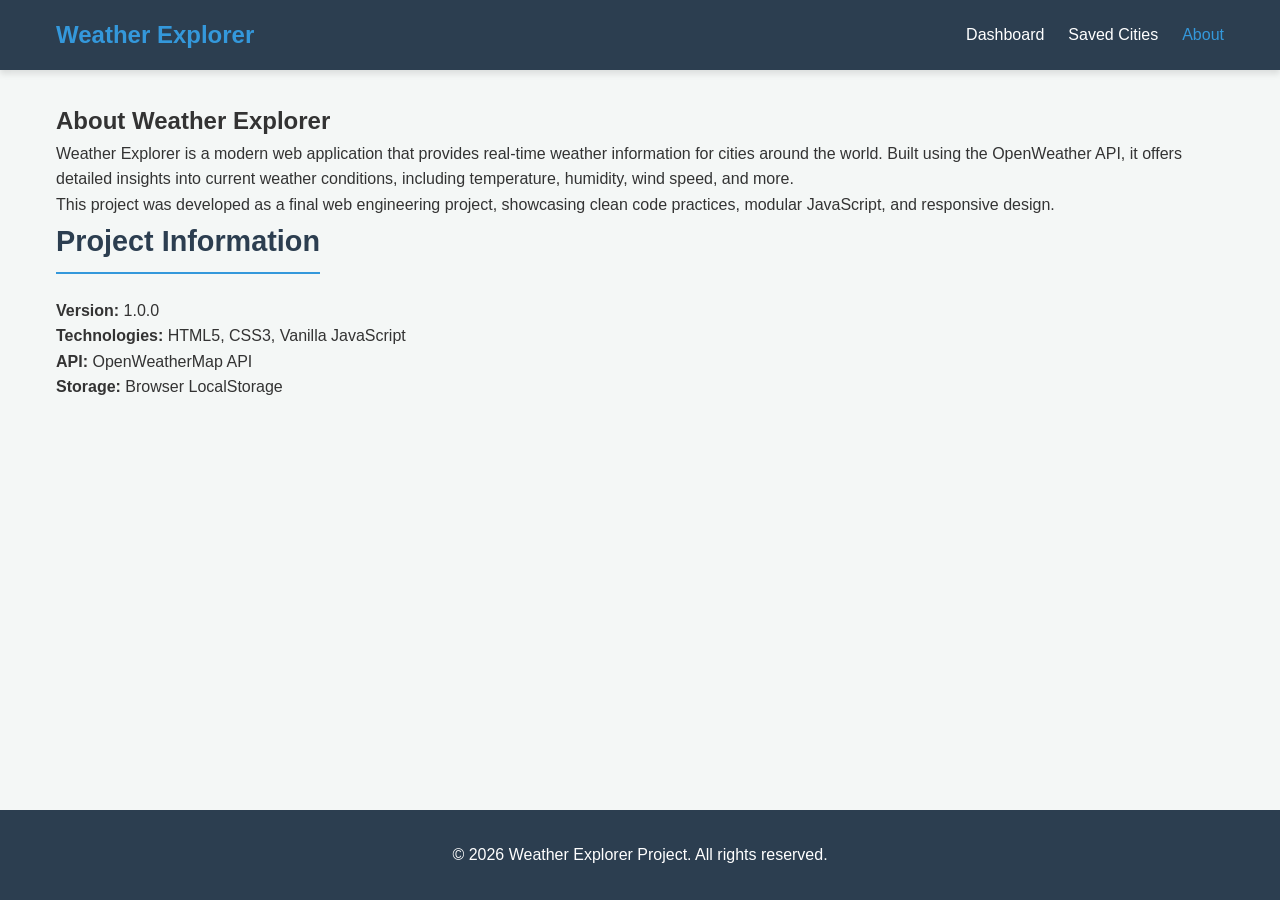
==== about.html @ e62569b6 "Add OpenWeather API integration for current weather and forecast Implement current weather fetch and" ====
<!DOCTYPE html>
<html lang="en">
<head>
    <meta charset="UTF-8">
    <meta name="viewport" content="width=device-width, initial-scale=1.0">
    <title>Weather Explorer - About</title>
    <link rel="stylesheet" href="css/style.css">
</head>
<body class="body">
    <header class="header">
        <nav class="nav">
            <div class="nav__logo">Weather Explorer</div>
            <ul class="nav__list">
                <li class="nav__item"><a href="index.html" class="nav__link">Dashboard</a></li>
                <li class="nav__item"><a href="saved.html" class="nav__link">Saved Cities</a></li>
                <li class="nav__item"><a href="about.html" class="nav__link nav__link--active">About</a></li>
            </ul>
        </nav>
    </header>

    <main class="main">
        <section class="about section">
            <h1 class="about__title">About Weather Explorer</h1>
            <article class="about__content">
                <p>Weather Explorer is a modern web application that provides real-time weather information for cities around the world. Built using the OpenWeather API, it offers detailed insights into current weather conditions, including temperature, humidity, wind speed, and more.</p>
                <p>This project was developed as a final web engineering project, showcasing clean code practices, modular JavaScript, and responsive design.</p>
            </article>

            <section class="project-info section">
                <h2 class="section__title">Project Information</h2>
                <ul class="project-info__list">
                    <li><strong>Version:</strong> 1.0.0</li>
                    <li><strong>Technologies:</strong> HTML5, CSS3, Vanilla JavaScript</li>
                    <li><strong>API:</strong> OpenWeatherMap API</li>
                    <li><strong>Storage:</strong> Browser LocalStorage</li>
                </ul>
            </section>
        </section>
    </main>

    <footer class="footer">
        <p class="footer__text">&copy; 2026 Weather Explorer Project. All rights reserved.</p>
    </footer>
</body>
</html>
---- css/style.css ----
/* ===== Custom Properties ===== */
:root {
    --primary-color: #3498db;
    --secondary-color: #2c3e50;
    --accent-color: #e67e22;
    --background-color: #f4f7f6;
    --card-background: #ffffff;
    --text-color: #333333;
    --light-text: #7f8c8d;
    --error-color: #e74c3c;
    --success-color: #2ecc71;
    --border-radius: 8px;
    --box-shadow: 0 4px 6px rgba(0, 0, 0, 0.1);
    --transition: all 0.3s ease;
}

/* ===== Reset & Base Styles ===== */
* {
    margin: 0;
    padding: 0;
    box-sizing: border-box;
}

body {
    font-family: 'Segoe UI', Tahoma, Geneva, Verdana, sans-serif;
    line-height: 1.6;
    color: var(--text-color);
    background-color: var(--background-color);
    min-height: 100vh;
    display: flex;
    flex-direction: column;
}

ul {
    list-style: none;
}

a {
    text-decoration: none;
    color: inherit;
}

img {
    max-width: 100%;
}

/* ===== Header & Navigation ===== */
.header {
    background-color: var(--secondary-color);
    color: white;
    padding: 1rem 0;
    box-shadow: var(--box-shadow);
}

.nav {
    max-width: 1200px;
    margin: 0 auto;
    padding: 0 1rem;
    display: flex;
    justify-content: space-between;
    align-items: center;
}

.nav__logo {
    font-size: 1.5rem;
    font-weight: bold;
    color: var(--primary-color);
}

.nav__list {
    display: flex;
    gap: 1.5rem;
}

.nav__link {
    transition: var(--transition);
}

.nav__link:hover, .nav__link--active {
    color: var(--primary-color);
}

/* ===== Main Content ===== */
.main {
    flex: 1;
    max-width: 1200px;
    margin: 2rem auto;
    padding: 0 1rem;
    width: 100%;
}

.section {
    margin-bottom: 3rem;
}

.section__title {
    margin-bottom: 1.5rem;
    font-size: 1.8rem;
    color: var(--secondary-color);
    border-bottom: 2px solid var(--primary-color);
    display: inline-block;
    padding-bottom: 0.5rem;
}

/* ===== Search Form ===== */
.search-form {
    background-color: var(--card-background);
    padding: 2rem;
    border-radius: var(--border-radius);
    box-shadow: var(--box-shadow);
    display: flex;
    flex-wrap: wrap;
    gap: 1.5rem;
    align-items: flex-end;
}

.search-form__group {
    display: flex;
    flex-direction: column;
    gap: 0.5rem;
    flex: 1;
    min-width: 200px;
}

.search-form__label {
    font-weight: 600;
}

.search-form__input,
.search-form__select,
.search-form__textarea {
    padding: 0.75rem;
    border: 1px solid #ddd;
    border-radius: 4px;
    font-size: 1rem;
}

.search-form__radio-group {
    display: flex;
    gap: 1rem;
}

.search-form__radio-item {
    display: flex;
    align-items: center;
    gap: 0.25rem;
}

.search-form__button {
    background-color: var(--primary-color);
    color: white;
    border: none;
    padding: 0.75rem 2rem;
    border-radius: 4px;
    cursor: pointer;
    font-size: 1rem;
    font-weight: 600;
    transition: var(--transition);
}

.search-form__button:hover {
    background-color: #2980b9;
}

/* ===== Weather Dashboard ===== */
.dashboard {
    display: grid;
    grid-template-columns: 1fr;
    gap: 2rem;
}

/* ===== Weather Cards ===== */
.weather-card {
    background-color: var(--card-background);
    padding: 2rem;
    border-radius: var(--border-radius);
    box-shadow: var(--box-shadow);
    display: grid;
    grid-template-columns: repeat(auto-fit, minmax(250px, 1fr));
    gap: 2rem;
    position: relative;
}

.weather-card__main {
    text-align: center;
    display: flex;
    flex-direction: column;
    justify-content: center;
}

.weather-card__city {
    font-size: 2rem;
    margin-bottom: 0.5rem;
}

.weather-card__temp {
    font-size: 3.5rem;
    font-weight: bold;
    color: var(--primary-color);
}

.weather-card__icon {
    width: 100px;
    height: 100px;
    margin: 0 auto;
}

.weather-card__condition {
    font-size: 1.2rem;
    text-transform: capitalize;
    color: var(--light-text);
}

.weather-card__details {
    display: grid;
    grid-template-columns: 1fr 1fr;
    gap: 1rem;
    align-content: center;
}

.weather-detail {
    display: flex;
    flex-direction: column;
    padding: 1rem;
    background-color: var(--background-color);
    border-radius: var(--border-radius);
}

.weather-detail__label {
    font-size: 0.9rem;
    color: var(--light-text);
}

.weather-detail__value {
    font-weight: 600;
}

.weather-card__save-btn {
    position: absolute;
    top: 1rem;
    right: 1rem;
    background: none;
    border: none;
    font-size: 1.5rem;
    cursor: pointer;
    color: var(--accent-color);
}

/* ===== Recent Searches ===== */
.recent-searches__list {
    display: flex;
    flex-wrap: wrap;
    gap: 0.75rem;
    margin-top: 1rem;
}

.recent-search-btn {
    background-color: #e0e0e0;
    border: none;
    padding: 0.5rem 1rem;
    border-radius: 20px;
    cursor: pointer;
    transition: var(--transition);
}

.recent-search-btn:hover {
    background-color: var(--primary-color);
    color: white;
}

/* ===== Saved Grid ===== */
.saved-grid {
    display: grid;
    grid-template-columns: repeat(auto-fill, minmax(300px, 1fr));
    gap: 1.5rem;
}

.saved-card {
    background-color: var(--card-background);
    padding: 1.5rem;
    border-radius: var(--border-radius);
    box-shadow: var(--box-shadow);
    display: flex;
    justify-content: space-between;
    align-items: center;
}

.saved-card__remove-btn {
    background-color: var(--error-color);
    color: white;
    border: none;
    padding: 0.5rem 1rem;
    border-radius: 4px;
    cursor: pointer;
    transition: var(--transition);
}

.saved-card__remove-btn:hover {
    background-color: #c0392b;
}

/* ===== UI States ===== */
.loading {
    text-align: center;
    font-size: 1.2rem;
    padding: 2rem;
}

.error-message {
    background-color: #f8d7da;
    color: var(--error-color);
    padding: 1rem;
    border-radius: var(--border-radius);
    margin: 1rem 0;
    text-align: center;
}

.success-message {
    background-color: #d4edda;
    color: var(--success-color);
    padding: 1rem;
    border-radius: var(--border-radius);
    margin: 1rem 0;
    text-align: center;
}

/* ===== Forecast Section ===== */
.forecast-container {
    display: flex;
    justify-content: space-between;
    gap: 1rem;
    overflow-x: auto;
    padding: 1rem 0;
}

.forecast-card {
    background-color: var(--card-background);
    padding: 1.5rem;
    border-radius: var(--border-radius);
    box-shadow: var(--box-shadow);
    text-align: center;
    min-width: 140px;
    flex: 1;
    transition: var(--transition);
}

.forecast-card:hover {
    transform: translateY(-5px);
}

.forecast-card__date {
    font-weight: bold;
    margin-bottom: 0.5rem;
    color: var(--secondary-color);
}

.forecast-card__icon {
    width: 64px;
    height: 64px;
}

.forecast-card__temps {
    display: flex;
    justify-content: center;
    gap: 10px;
    margin-top: 0.5rem;
}

.forecast-card__temp-max {
    font-weight: bold;
    color: var(--text-color);
}

.forecast-card__temp-min {
    color: var(--light-text);
}

/* ===== Footer ===== */
.footer {
    background-color: var(--secondary-color);
    color: white;
    text-align: center;
    padding: 2rem 0;
    margin-top: auto;
}

/* ===== Responsive Design ===== */
@media (max-width: 600px) {
    .nav {
        flex-direction: column;
        gap: 1rem;
    }

    .nav__list {
        gap: 1rem;
    }

    .search-form {
        flex-direction: column;
        align-items: stretch;
    }

    .search-form__group {
        width: 100%;
    }

    .weather-card {
        grid-template-columns: 1fr;
    }
}

@media (min-width: 1024px) {
    .dashboard {
        grid-template-columns: 2fr 1fr;
    }
}
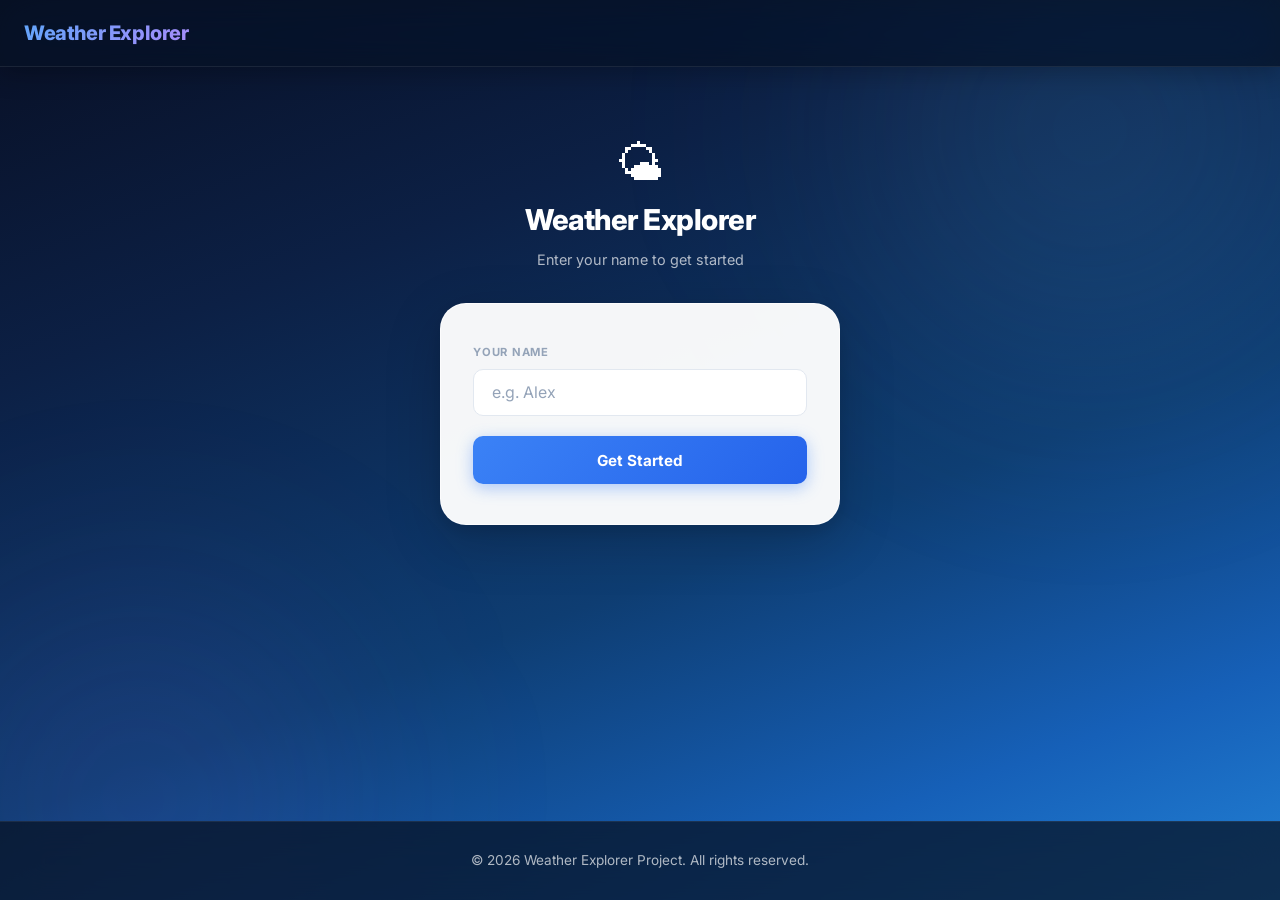
==== commit 641e8520: "Add login/logout system with route protection Redesign UI with dark gradient theme and glassmorphism" ====
--- a/about.html
+++ b/about.html
@@ -15,6 +15,10 @@
                 <li class="nav__item"><a href="saved.html" class="nav__link">Saved Cities</a></li>
                 <li class="nav__item"><a href="about.html" class="nav__link nav__link--active">About</a></li>
             </ul>
+            <div class="nav__user-area">
+                <span id="nav-user" class="nav__user-name"></span>
+                <button id="logout-btn" class="nav__logout-btn">Logout</button>
+            </div>
         </nav>
     </header>
 
@@ -41,5 +45,18 @@
     <footer class="footer">
         <p class="footer__text">&copy; 2026 Weather Explorer Project. All rights reserved.</p>
     </footer>
+
+    <script>
+        if (!localStorage.getItem('user')) {
+            window.location.href = 'login.html';
+        }
+        const u = document.getElementById('nav-user');
+        if (u) u.textContent = localStorage.getItem('user') || '';
+        document.getElementById('logout-btn').addEventListener('click', () => {
+            localStorage.removeItem('user');
+            document.cookie = 'authorized=; expires=Thu, 01 Jan 1970 00:00:00 UTC; path=/';
+            window.location.href = 'login.html';
+        });
+    </script>
 </body>
 </html>
--- a/css/style.css
+++ b/css/style.css
@@ -1,416 +1,727 @@
-/* ===== Custom Properties ===== */
+@import url('https://fonts.googleapis.com/css2?family=Inter:wght@300;400;500;600;700;800&display=swap');
+
+/* ============================================================
+   Variables
+   ============================================================ */
 :root {
-    --primary-color: #3498db;
-    --secondary-color: #2c3e50;
-    --accent-color: #e67e22;
-    --background-color: #f4f7f6;
-    --card-background: #ffffff;
-    --text-color: #333333;
-    --light-text: #7f8c8d;
-    --error-color: #e74c3c;
-    --success-color: #2ecc71;
-    --border-radius: 8px;
-    --box-shadow: 0 4px 6px rgba(0, 0, 0, 0.1);
-    --transition: all 0.3s ease;
-}
-
-/* ===== Reset & Base Styles ===== */
-* {
-    margin: 0;
-    padding: 0;
-    box-sizing: border-box;
-}
-
+    --primary:      #3b82f6;
+    --primary-dark: #2563eb;
+    --accent:       #f59e0b;
+    --success:      #10b981;
+    --error:        #ef4444;
+
+    --surface:      rgba(255, 255, 255, 0.96);
+    --glass:        rgba(255, 255, 255, 0.11);
+    --glass-border: rgba(255, 255, 255, 0.22);
+    --dark-glass:   rgba(8, 18, 36, 0.74);
+
+    --on-dark:      #ffffff;
+    --on-dark-soft: rgba(255, 255, 255, 0.68);
+    --text:         #0f172a;
+    --text-2:       #475569;
+    --text-3:       #94a3b8;
+
+    --r-sm: 10px;
+    --r:    18px;
+    --r-lg: 26px;
+
+    --sh:    0 4px 20px rgba(0,0,0,.10), 0 1px 4px rgba(0,0,0,.06);
+    --sh-lg: 0 16px 56px rgba(0,0,0,.18), 0 6px 16px rgba(0,0,0,.10);
+
+    --ease:   all 0.24s cubic-bezier(0.4, 0, 0.2, 1);
+    --spring: all 0.35s cubic-bezier(0.34, 1.56, 0.64, 1);
+}
+
+/* ============================================================
+   Reset
+   ============================================================ */
+*, *::before, *::after { margin: 0; padding: 0; box-sizing: border-box; }
+ul  { list-style: none; }
+a   { text-decoration: none; color: inherit; }
+img { max-width: 100%; display: block; }
+button, input, select, textarea { font-family: inherit; }
+
+/* ============================================================
+   Body — deep sky gradient
+   ============================================================ */
 body {
-    font-family: 'Segoe UI', Tahoma, Geneva, Verdana, sans-serif;
+    font-family: 'Inter', 'Segoe UI', system-ui, sans-serif;
+    font-size: 16px;
     line-height: 1.6;
-    color: var(--text-color);
-    background-color: var(--background-color);
+    color: var(--on-dark);
     min-height: 100vh;
     display: flex;
     flex-direction: column;
-}
-
-ul {
-    list-style: none;
-}
-
-a {
-    text-decoration: none;
-    color: inherit;
-}
-
-img {
-    max-width: 100%;
-}
-
-/* ===== Header & Navigation ===== */
+    background: linear-gradient(160deg,
+        #080f24 0%,
+        #0c2045 28%,
+        #0e3d72 60%,
+        #1660b8 83%,
+        #2281d5 100%
+    );
+    background-attachment: fixed;
+}
+
+/* Ambient glow orbs */
+body::before,
+body::after {
+    content: '';
+    position: fixed;
+    border-radius: 50%;
+    filter: blur(100px);
+    pointer-events: none;
+    z-index: 0;
+}
+body::before {
+    width: 700px; height: 700px;
+    background: radial-gradient(circle, rgba(99,179,237,.16), transparent 70%);
+    top: -220px; right: -160px;
+}
+body::after {
+    width: 600px; height: 600px;
+    background: radial-gradient(circle, rgba(139,92,246,.13), transparent 70%);
+    bottom: -200px; left: -160px;
+}
+
+/* ============================================================
+   Header / Nav
+   ============================================================ */
 .header {
-    background-color: var(--secondary-color);
-    color: white;
-    padding: 1rem 0;
-    box-shadow: var(--box-shadow);
+    position: sticky;
+    top: 0;
+    z-index: 100;
+    background: var(--dark-glass);
+    backdrop-filter: blur(22px) saturate(160%);
+    -webkit-backdrop-filter: blur(22px) saturate(160%);
+    border-bottom: 1px solid rgba(255,255,255,.08);
+    box-shadow: 0 4px 28px rgba(0,0,0,.28);
 }
 
 .nav {
-    max-width: 1200px;
+    max-width: 1280px;
     margin: 0 auto;
-    padding: 0 1rem;
-    display: flex;
-    justify-content: space-between;
-    align-items: center;
+    padding: 0 1.5rem;
+    height: 66px;
+    display: flex;
+    align-items: center;
+    gap: 1.5rem;
 }
 
 .nav__logo {
-    font-size: 1.5rem;
-    font-weight: bold;
-    color: var(--primary-color);
-}
-
-.nav__list {
-    display: flex;
-    gap: 1.5rem;
-}
+    font-size: 1.25rem;
+    font-weight: 800;
+    letter-spacing: -.4px;
+    background: linear-gradient(130deg, #60a5fa, #a78bfa);
+    -webkit-background-clip: text;
+    -webkit-text-fill-color: transparent;
+    background-clip: text;
+    white-space: nowrap;
+    flex-shrink: 0;
+}
+
+.nav__list { display: flex; gap: .2rem; align-items: center; }
 
 .nav__link {
-    transition: var(--transition);
-}
-
-.nav__link:hover, .nav__link--active {
-    color: var(--primary-color);
-}
-
-/* ===== Main Content ===== */
+    padding: .4rem .9rem;
+    border-radius: 8px;
+    font-size: .875rem;
+    font-weight: 500;
+    color: var(--on-dark-soft);
+    transition: var(--ease);
+}
+.nav__link:hover       { color: var(--on-dark); background: rgba(255,255,255,.08); }
+.nav__link--active     { color: #93c5fd; background: rgba(147,197,253,.12); font-weight: 600; }
+
+.nav__user-area {
+    display: flex;
+    align-items: center;
+    gap: .75rem;
+    margin-left: auto;
+}
+.nav__user-name { font-size: .875rem; font-weight: 600; color: var(--on-dark); }
+
+.nav__logout-btn {
+    background: rgba(255,255,255,.08);
+    border: 1px solid rgba(255,255,255,.16);
+    color: var(--on-dark-soft);
+    padding: .35rem .9rem;
+    border-radius: 8px;
+    font-size: .82rem;
+    font-weight: 500;
+    cursor: pointer;
+    transition: var(--ease);
+}
+.nav__logout-btn:hover {
+    background: rgba(239,68,68,.18);
+    border-color: rgba(239,68,68,.35);
+    color: #fca5a5;
+}
+
+/* ============================================================
+   Main & Sections
+   ============================================================ */
 .main {
     flex: 1;
-    max-width: 1200px;
-    margin: 2rem auto;
-    padding: 0 1rem;
+    max-width: 1280px;
+    margin: 2.5rem auto;
+    padding: 0 1.5rem;
     width: 100%;
-}
-
-.section {
-    margin-bottom: 3rem;
-}
+    position: relative;
+    z-index: 1;
+}
+
+.section { margin-bottom: 2.5rem; }
 
 .section__title {
-    margin-bottom: 1.5rem;
-    font-size: 1.8rem;
-    color: var(--secondary-color);
-    border-bottom: 2px solid var(--primary-color);
-    display: inline-block;
-    padding-bottom: 0.5rem;
-}
-
-/* ===== Search Form ===== */
+    font-size: 1.45rem;
+    font-weight: 700;
+    color: var(--on-dark);
+    margin-bottom: 1.25rem;
+    display: flex;
+    align-items: center;
+    gap: .75rem;
+}
+.section__title::after {
+    content: '';
+    flex: 1;
+    height: 1px;
+    background: linear-gradient(to right, rgba(255,255,255,.22), transparent);
+    max-width: 180px;
+}
+
+/* Placeholder text on dark bg */
+.dashboard > p,
+#saved-empty {
+    color: var(--on-dark-soft);
+    font-size: 1rem;
+    padding: 2.5rem 0;
+    text-align: center;
+}
+
+/* ============================================================
+   Search Form
+   ============================================================ */
 .search-form {
-    background-color: var(--card-background);
+    background: var(--surface);
+    border-radius: var(--r-lg);
+    box-shadow: var(--sh-lg);
+    border: 1px solid rgba(255,255,255,.7);
     padding: 2rem;
-    border-radius: var(--border-radius);
-    box-shadow: var(--box-shadow);
     display: flex;
     flex-wrap: wrap;
-    gap: 1.5rem;
+    gap: 1.25rem;
     align-items: flex-end;
 }
 
 .search-form__group {
     display: flex;
     flex-direction: column;
-    gap: 0.5rem;
+    gap: .4rem;
     flex: 1;
-    min-width: 200px;
+    min-width: 170px;
 }
 
 .search-form__label {
-    font-weight: 600;
+    font-size: .7rem;
+    font-weight: 700;
+    color: var(--text-3);
+    text-transform: uppercase;
+    letter-spacing: .07em;
 }
 
 .search-form__input,
 .search-form__select,
 .search-form__textarea {
-    padding: 0.75rem;
-    border: 1px solid #ddd;
-    border-radius: 4px;
-    font-size: 1rem;
-}
-
-.search-form__radio-group {
-    display: flex;
-    gap: 1rem;
-}
-
+    padding: .7rem 1rem;
+    border: 1.5px solid #e2e8f0;
+    border-radius: var(--r-sm);
+    font-size: .95rem;
+    color: var(--text);
+    background: white;
+    transition: var(--ease);
+    outline: none;
+}
+.search-form__input:focus,
+.search-form__select:focus,
+.search-form__textarea:focus {
+    border-color: var(--primary);
+    box-shadow: 0 0 0 3px rgba(59,130,246,.14);
+}
+.search-form__input::placeholder,
+.search-form__textarea::placeholder { color: var(--text-3); }
+
+.search-form__radio-group { display: flex; gap: 1rem; padding: .6rem 0; }
 .search-form__radio-item {
     display: flex;
     align-items: center;
-    gap: 0.25rem;
+    gap: .4rem;
+    font-size: .9rem;
+    color: var(--text-2);
+    cursor: pointer;
 }
 
 .search-form__button {
-    background-color: var(--primary-color);
+    background: linear-gradient(135deg, var(--primary), var(--primary-dark));
     color: white;
     border: none;
-    padding: 0.75rem 2rem;
-    border-radius: 4px;
+    padding: .75rem 2.25rem;
+    border-radius: var(--r-sm);
+    font-size: .95rem;
+    font-weight: 700;
     cursor: pointer;
-    font-size: 1rem;
-    font-weight: 600;
-    transition: var(--transition);
-}
-
-.search-form__button:hover {
-    background-color: #2980b9;
-}
-
-/* ===== Weather Dashboard ===== */
-.dashboard {
+    transition: var(--spring);
+    box-shadow: 0 4px 16px rgba(59,130,246,.35);
+    white-space: nowrap;
+    flex-shrink: 0;
+}
+.search-form__button:hover  { transform: translateY(-2px); box-shadow: 0 8px 24px rgba(59,130,246,.5); }
+.search-form__button:active { transform: translateY(0); }
+
+/* ============================================================
+   Recent Searches
+   ============================================================ */
+.recent-searches { margin-top: 1.25rem; }
+.recent-searches h3 {
+    font-size: .7rem;
+    font-weight: 700;
+    color: var(--on-dark-soft);
+    text-transform: uppercase;
+    letter-spacing: .09em;
+    margin-bottom: .55rem;
+}
+.recent-searches__list { display: flex; flex-wrap: wrap; gap: .5rem; }
+
+.recent-search-btn {
+    background: var(--glass);
+    border: 1px solid var(--glass-border);
+    color: var(--on-dark);
+    padding: .35rem 1rem;
+    border-radius: 20px;
+    font-size: .84rem;
+    font-weight: 500;
+    cursor: pointer;
+    transition: var(--ease);
+}
+.recent-search-btn:hover {
+    background: rgba(59,130,246,.25);
+    border-color: rgba(59,130,246,.5);
+    color: #93c5fd;
+}
+
+/* ============================================================
+   Dashboard
+   ============================================================ */
+.dashboard { display: grid; grid-template-columns: 1fr; gap: 2rem; }
+
+/* ============================================================
+   Weather Card
+   ============================================================ */
+.weather-card {
+    background: white;
+    border-radius: var(--r-lg);
+    box-shadow: var(--sh-lg);
+    overflow: hidden;
     display: grid;
-    grid-template-columns: 1fr;
-    gap: 2rem;
-}
-
-/* ===== Weather Cards ===== */
-.weather-card {
-    background-color: var(--card-background);
+    grid-template-columns: minmax(220px, 1fr) 1.5fr;
+    position: relative;
+    animation: fadeInUp .4s ease both;
+}
+
+/* Gradient hero panel */
+.weather-card__main {
+    background: linear-gradient(150deg, #1e3c72 0%, #2a5298 52%, #4facfe 100%);
+    padding: 2.5rem 1.75rem;
+    display: flex;
+    flex-direction: column;
+    align-items: center;
+    justify-content: center;
+    text-align: center;
+    position: relative;
+    overflow: hidden;
+}
+.weather-card__main::before {
+    content: '';
+    position: absolute;
+    inset: 0;
+    background: radial-gradient(ellipse at 30% 20%, rgba(255,255,255,.14), transparent 60%);
+    pointer-events: none;
+}
+
+.weather-card__city {
+    font-size: 1.5rem;
+    font-weight: 800;
+    color: white;
+    letter-spacing: -.4px;
+    margin-bottom: .2rem;
+    position: relative;
+}
+.weather-card__temp {
+    font-size: 5rem;
+    font-weight: 800;
+    color: white;
+    line-height: 1;
+    letter-spacing: -3px;
+    margin: .3rem 0;
+    position: relative;
+}
+.weather-card__icon {
+    width: 84px;
+    height: 84px;
+    margin: 0 auto;
+    filter: drop-shadow(0 4px 10px rgba(0,0,0,.25));
+    position: relative;
+}
+.weather-card__condition {
+    font-size: .95rem;
+    color: rgba(255,255,255,.8);
+    text-transform: capitalize;
+    font-weight: 500;
+    position: relative;
+}
+
+/* Details panel */
+.weather-card__details {
     padding: 2rem;
-    border-radius: var(--border-radius);
-    box-shadow: var(--box-shadow);
-    display: grid;
-    grid-template-columns: repeat(auto-fit, minmax(250px, 1fr));
-    gap: 2rem;
-    position: relative;
-}
-
-.weather-card__main {
-    text-align: center;
-    display: flex;
-    flex-direction: column;
-    justify-content: center;
-}
-
-.weather-card__city {
-    font-size: 2rem;
-    margin-bottom: 0.5rem;
-}
-
-.weather-card__temp {
-    font-size: 3.5rem;
-    font-weight: bold;
-    color: var(--primary-color);
-}
-
-.weather-card__icon {
-    width: 100px;
-    height: 100px;
-    margin: 0 auto;
-}
-
-.weather-card__condition {
-    font-size: 1.2rem;
-    text-transform: capitalize;
-    color: var(--light-text);
-}
-
-.weather-card__details {
+    background: white;
     display: grid;
     grid-template-columns: 1fr 1fr;
-    gap: 1rem;
+    gap: .85rem;
     align-content: center;
 }
-
 .weather-detail {
+    background: #f8fafc;
+    border: 1px solid #f1f5f9;
+    border-radius: var(--r-sm);
+    padding: .9rem 1rem;
     display: flex;
     flex-direction: column;
-    padding: 1rem;
-    background-color: var(--background-color);
-    border-radius: var(--border-radius);
-}
-
+    gap: .15rem;
+    transition: var(--ease);
+}
+.weather-detail:hover { background: #f1f5f9; }
 .weather-detail__label {
-    font-size: 0.9rem;
-    color: var(--light-text);
-}
-
-.weather-detail__value {
-    font-weight: 600;
-}
+    font-size: .68rem;
+    color: var(--text-3);
+    font-weight: 700;
+    text-transform: uppercase;
+    letter-spacing: .07em;
+}
+.weather-detail__value { font-size: 1.1rem; font-weight: 700; color: var(--text); }
 
 .weather-card__save-btn {
     position: absolute;
     top: 1rem;
     right: 1rem;
-    background: none;
-    border: none;
-    font-size: 1.5rem;
+    background: rgba(255,255,255,.2);
+    border: 1px solid rgba(255,255,255,.3);
+    color: white;
+    width: 38px;
+    height: 38px;
+    border-radius: 50%;
+    font-size: 1.1rem;
+    display: flex;
+    align-items: center;
+    justify-content: center;
     cursor: pointer;
-    color: var(--accent-color);
-}
-
-/* ===== Recent Searches ===== */
-.recent-searches__list {
-    display: flex;
-    flex-wrap: wrap;
-    gap: 0.75rem;
-    margin-top: 1rem;
-}
-
-.recent-search-btn {
-    background-color: #e0e0e0;
-    border: none;
-    padding: 0.5rem 1rem;
-    border-radius: 20px;
-    cursor: pointer;
-    transition: var(--transition);
-}
-
-.recent-search-btn:hover {
-    background-color: var(--primary-color);
-    color: white;
-}
-
-/* ===== Saved Grid ===== */
+    transition: var(--spring);
+    backdrop-filter: blur(8px);
+    z-index: 2;
+}
+.weather-card__save-btn:hover { background: rgba(255,255,255,.35); transform: scale(1.12); }
+
+/* ============================================================
+   Forecast
+   ============================================================ */
+.forecast-container {
+    display: flex;
+    gap: 1rem;
+    overflow-x: auto;
+    padding-bottom: .5rem;
+    scroll-snap-type: x mandatory;
+}
+.forecast-container::-webkit-scrollbar { height: 4px; }
+.forecast-container::-webkit-scrollbar-track { background: rgba(255,255,255,.06); border-radius: 4px; }
+.forecast-container::-webkit-scrollbar-thumb { background: rgba(255,255,255,.22); border-radius: 4px; }
+
+.forecast-card {
+    background: var(--glass);
+    backdrop-filter: blur(16px);
+    -webkit-backdrop-filter: blur(16px);
+    border: 1px solid var(--glass-border);
+    border-radius: var(--r);
+    padding: 1.5rem 1.1rem;
+    text-align: center;
+    flex: 1;
+    min-width: 130px;
+    scroll-snap-align: start;
+    transition: var(--spring);
+    animation: fadeInUp .35s ease both;
+}
+.forecast-card:hover {
+    transform: translateY(-6px);
+    background: rgba(255,255,255,.18);
+    box-shadow: 0 12px 40px rgba(0,0,0,.2);
+}
+
+.forecast-card__date {
+    font-size: .78rem;
+    font-weight: 700;
+    color: rgba(255,255,255,.88);
+    margin-bottom: .75rem;
+    text-transform: uppercase;
+    letter-spacing: .05em;
+}
+.forecast-card__icon {
+    width: 56px;
+    height: 56px;
+    margin: 0 auto .75rem;
+    filter: drop-shadow(0 2px 6px rgba(0,0,0,.2));
+}
+.forecast-card__temps { display: flex; justify-content: center; align-items: baseline; gap: .5rem; }
+.forecast-card__temp-max { font-size: 1.1rem; font-weight: 700; color: white; }
+.forecast-card__temp-min { font-size: .88rem; color: rgba(255,255,255,.52); }
+
+/* ============================================================
+   Saved Cities
+   ============================================================ */
 .saved-grid {
     display: grid;
-    grid-template-columns: repeat(auto-fill, minmax(300px, 1fr));
-    gap: 1.5rem;
+    grid-template-columns: repeat(auto-fill, minmax(280px, 1fr));
+    gap: 1.25rem;
 }
 
 .saved-card {
-    background-color: var(--card-background);
+    background: var(--surface);
+    border: 1px solid rgba(255,255,255,.65);
+    border-radius: var(--r);
     padding: 1.5rem;
-    border-radius: var(--border-radius);
-    box-shadow: var(--box-shadow);
-    display: flex;
+    display: flex;
+    align-items: center;
     justify-content: space-between;
-    align-items: center;
-}
+    box-shadow: var(--sh);
+    transition: var(--spring);
+    animation: fadeInUp .35s ease both;
+}
+.saved-card:hover { transform: translateY(-4px); box-shadow: var(--sh-lg); }
+
+.saved-card__name {
+    font-size: 1.05rem;
+    font-weight: 700;
+    color: var(--text);
+    display: flex;
+    align-items: center;
+    gap: .45rem;
+}
+.saved-card__name::before { content: '📍'; font-size: .9rem; }
 
 .saved-card__remove-btn {
-    background-color: var(--error-color);
+    background: rgba(239,68,68,.09);
+    border: 1px solid rgba(239,68,68,.22);
+    color: #ef4444;
+    padding: .4rem .85rem;
+    border-radius: var(--r-sm);
+    font-size: .82rem;
+    font-weight: 600;
+    cursor: pointer;
+    transition: var(--ease);
+}
+.saved-card__remove-btn:hover { background: #ef4444; border-color: #ef4444; color: white; }
+
+/* ============================================================
+   UI States
+   ============================================================ */
+.loading {
+    display: flex;
+    align-items: center;
+    justify-content: center;
+    gap: .75rem;
+    color: var(--on-dark-soft);
+    font-size: 1rem;
+    font-weight: 500;
+    padding: 3rem 0;
+}
+.loading::before {
+    content: '';
+    width: 20px;
+    height: 20px;
+    border: 2.5px solid rgba(255,255,255,.2);
+    border-top-color: white;
+    border-radius: 50%;
+    animation: spin .7s linear infinite;
+    flex-shrink: 0;
+}
+
+.error-message {
+    background: rgba(239,68,68,.13);
+    border: 1px solid rgba(239,68,68,.28);
+    color: #fca5a5;
+    padding: 1rem 1.5rem;
+    border-radius: var(--r-sm);
+    text-align: center;
+    font-weight: 500;
+    animation: fadeInSlide .3s ease;
+}
+.success-message {
+    background: rgba(16,185,129,.13);
+    border: 1px solid rgba(16,185,129,.28);
+    color: #6ee7b7;
+    padding: 1rem 1.5rem;
+    border-radius: var(--r-sm);
+    text-align: center;
+    font-weight: 500;
+    animation: fadeInSlide .3s ease;
+}
+
+/* ============================================================
+   Footer
+   ============================================================ */
+.footer {
+    background: var(--dark-glass);
+    backdrop-filter: blur(20px);
+    -webkit-backdrop-filter: blur(20px);
+    border-top: 1px solid rgba(255,255,255,.07);
+    color: var(--on-dark-soft);
+    text-align: center;
+    padding: 1.75rem;
+    margin-top: auto;
+    position: relative;
+    z-index: 1;
+}
+.footer__text { font-size: .85rem; }
+
+/* ============================================================
+   Login Page
+   ============================================================ */
+.login {
+    display: flex;
+    flex-direction: column;
+    align-items: center;
+    padding-top: 2rem;
+}
+
+.login-header {
+    text-align: center;
+    margin-bottom: 2rem;
+}
+.login-icon   { font-size: 3rem; line-height: 1; margin-bottom: .65rem; }
+.login-title  { font-size: 1.8rem; font-weight: 800; color: var(--on-dark); letter-spacing: -.5px; margin-bottom: .3rem; }
+.login-subtitle { font-size: .9rem; color: var(--on-dark-soft); }
+
+.login-form {
+    background: var(--surface);
+    border: 1px solid rgba(255,255,255,.7);
+    border-radius: var(--r-lg);
+    padding: 2.5rem 2rem;
+    box-shadow: var(--sh-lg);
+    width: 100%;
+    max-width: 400px;
+    display: flex;
+    flex-direction: column;
+    gap: 1.25rem;
+}
+
+.login-form__group  { display: flex; flex-direction: column; gap: .4rem; }
+.login-form__label  { font-size: .7rem; font-weight: 700; color: var(--text-3); text-transform: uppercase; letter-spacing: .07em; }
+.login-form__input  {
+    padding: .8rem 1.1rem;
+    border: 1.5px solid #e2e8f0;
+    border-radius: var(--r-sm);
+    font-size: 1rem;
+    color: var(--text);
+    background: white;
+    transition: var(--ease);
+    outline: none;
+}
+.login-form__input:focus       { border-color: var(--primary); box-shadow: 0 0 0 3px rgba(59,130,246,.14); }
+.login-form__input::placeholder { color: var(--text-3); }
+.login-form__error  { color: #ef4444; font-size: .85rem; font-weight: 500; }
+.login-form__button {
+    background: linear-gradient(135deg, var(--primary), var(--primary-dark));
     color: white;
     border: none;
-    padding: 0.5rem 1rem;
-    border-radius: 4px;
+    padding: .9rem;
+    border-radius: var(--r-sm);
+    font-size: .95rem;
+    font-weight: 700;
     cursor: pointer;
-    transition: var(--transition);
-}
-
-.saved-card__remove-btn:hover {
-    background-color: #c0392b;
-}
-
-/* ===== UI States ===== */
-.loading {
-    text-align: center;
-    font-size: 1.2rem;
-    padding: 2rem;
-}
-
-.error-message {
-    background-color: #f8d7da;
-    color: var(--error-color);
-    padding: 1rem;
-    border-radius: var(--border-radius);
-    margin: 1rem 0;
-    text-align: center;
-}
-
-.success-message {
-    background-color: #d4edda;
-    color: var(--success-color);
-    padding: 1rem;
-    border-radius: var(--border-radius);
-    margin: 1rem 0;
-    text-align: center;
-}
-
-/* ===== Forecast Section ===== */
-.forecast-container {
-    display: flex;
-    justify-content: space-between;
-    gap: 1rem;
-    overflow-x: auto;
-    padding: 1rem 0;
-}
-
-.forecast-card {
-    background-color: var(--card-background);
-    padding: 1.5rem;
-    border-radius: var(--border-radius);
-    box-shadow: var(--box-shadow);
-    text-align: center;
-    min-width: 140px;
-    flex: 1;
-    transition: var(--transition);
-}
-
-.forecast-card:hover {
-    transform: translateY(-5px);
-}
-
-.forecast-card__date {
-    font-weight: bold;
-    margin-bottom: 0.5rem;
-    color: var(--secondary-color);
-}
-
-.forecast-card__icon {
-    width: 64px;
-    height: 64px;
-}
-
-.forecast-card__temps {
-    display: flex;
-    justify-content: center;
-    gap: 10px;
-    margin-top: 0.5rem;
-}
-
-.forecast-card__temp-max {
-    font-weight: bold;
-    color: var(--text-color);
-}
-
-.forecast-card__temp-min {
-    color: var(--light-text);
-}
-
-/* ===== Footer ===== */
-.footer {
-    background-color: var(--secondary-color);
-    color: white;
-    text-align: center;
-    padding: 2rem 0;
-    margin-top: auto;
-}
-
-/* ===== Responsive Design ===== */
-@media (max-width: 600px) {
+    transition: var(--spring);
+    box-shadow: 0 4px 16px rgba(59,130,246,.4);
+}
+.login-form__button:hover  { transform: translateY(-2px); box-shadow: 0 8px 24px rgba(59,130,246,.52); }
+.login-form__button:active { transform: translateY(0); }
+
+/* ============================================================
+   About Page
+   ============================================================ */
+.about__title {
+    font-size: 2rem;
+    font-weight: 800;
+    color: var(--on-dark);
+    letter-spacing: -.5px;
+    margin-bottom: 1.25rem;
+}
+.about__content p {
+    color: var(--on-dark-soft);
+    font-size: 1.05rem;
+    line-height: 1.8;
+    margin-bottom: 1rem;
+    max-width: 680px;
+}
+
+.project-info__list { display: flex; flex-direction: column; gap: .75rem; }
+.project-info__list li {
+    padding: .9rem 1.1rem;
+    background: var(--glass);
+    border: 1px solid var(--glass-border);
+    border-radius: var(--r-sm);
+    color: var(--on-dark-soft);
+    font-size: .95rem;
+    transition: var(--ease);
+}
+.project-info__list li:hover { background: rgba(255,255,255,.17); }
+.project-info__list strong  { color: var(--on-dark); font-weight: 600; }
+
+/* ============================================================
+   Animations
+   ============================================================ */
+@keyframes fadeInUp {
+    from { opacity: 0; transform: translateY(20px); }
+    to   { opacity: 1; transform: translateY(0); }
+}
+@keyframes fadeInSlide {
+    from { opacity: 0; transform: translateY(-10px); }
+    to   { opacity: 1; transform: translateY(0); }
+}
+@keyframes spin { to { transform: rotate(360deg); } }
+
+/* ============================================================
+   Responsive
+   ============================================================ */
+@media (max-width: 768px) {
     .nav {
-        flex-direction: column;
-        gap: 1rem;
+        height: auto;
+        padding: .85rem 1rem;
+        flex-wrap: wrap;
+        gap: .75rem;
     }
-
-    .nav__list {
-        gap: 1rem;
-    }
-
-    .search-form {
-        flex-direction: column;
-        align-items: stretch;
-    }
-
-    .search-form__group {
-        width: 100%;
-    }
-
-    .weather-card {
-        grid-template-columns: 1fr;
-    }
-}
-
-@media (min-width: 1024px) {
-    .dashboard {
-        grid-template-columns: 2fr 1fr;
-    }
-}
+    .nav__user-area { margin-left: 0; width: 100%; justify-content: flex-end; }
+
+    .main { margin: 1.5rem auto; }
+
+    .weather-card { grid-template-columns: 1fr; }
+    .weather-card__temp { font-size: 4rem; }
+
+    .search-form { padding: 1.5rem; gap: 1rem; }
+    .search-form__group { min-width: 100%; }
+
+    .forecast-container { gap: .75rem; }
+    .forecast-card { min-width: 110px; }
+}
+
+@media (max-width: 480px) {
+    .section__title    { font-size: 1.2rem; }
+    .weather-card__city { font-size: 1.3rem; }
+    .weather-card__temp { font-size: 3.5rem; }
+    .nav__logo         { font-size: 1.1rem; }
+    .main              { padding: 0 1rem; }
+}
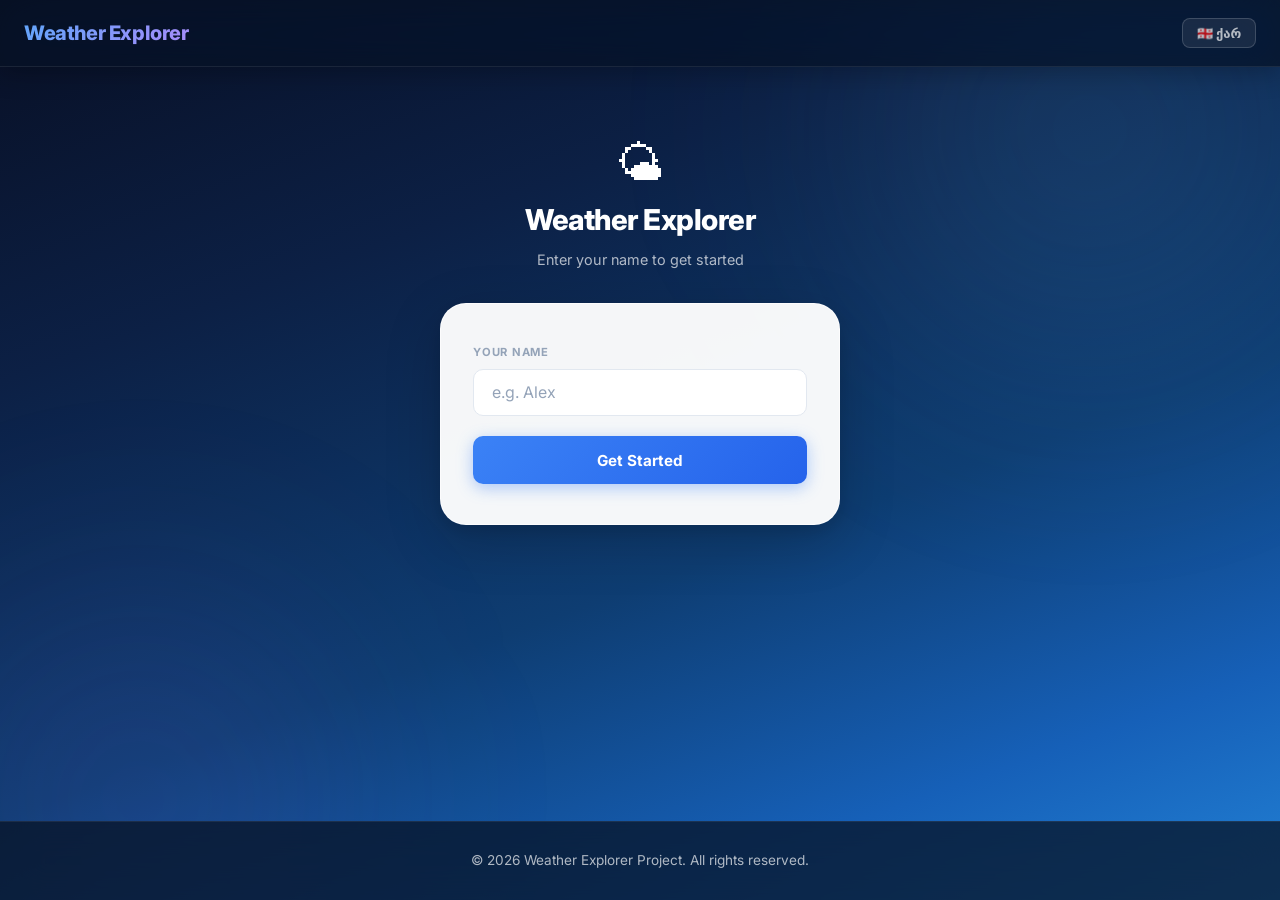
==== commit 9d279e56: "added language toggle button for English-Georgian" ====
--- a/about.html
+++ b/about.html
@@ -11,45 +11,45 @@
         <nav class="nav">
             <div class="nav__logo">Weather Explorer</div>
             <ul class="nav__list">
-                <li class="nav__item"><a href="index.html" class="nav__link">Dashboard</a></li>
-                <li class="nav__item"><a href="saved.html" class="nav__link">Saved Cities</a></li>
-                <li class="nav__item"><a href="about.html" class="nav__link nav__link--active">About</a></li>
+                <li class="nav__item"><a href="index.html" class="nav__link" data-i18n="nav.dashboard">Dashboard</a></li>
+                <li class="nav__item"><a href="saved.html" class="nav__link" data-i18n="nav.saved">Saved Cities</a></li>
+                <li class="nav__item"><a href="about.html" class="nav__link nav__link--active" data-i18n="nav.about">About</a></li>
             </ul>
             <div class="nav__user-area">
                 <span id="nav-user" class="nav__user-name"></span>
-                <button id="logout-btn" class="nav__logout-btn">Logout</button>
+                <button id="lang-toggle-btn" class="nav__lang-btn" title="Switch to Georgian">🇬🇪 ქარ</button>
+                <button id="logout-btn" class="nav__logout-btn" data-i18n="nav.logout">Logout</button>
             </div>
         </nav>
     </header>
 
     <main class="main">
         <section class="about section">
-            <h1 class="about__title">About Weather Explorer</h1>
+            <h1 class="about__title" data-i18n="about.title">About Weather Explorer</h1>
             <article class="about__content">
-                <p>Weather Explorer is a modern web application that provides real-time weather information for cities around the world. Built using the OpenWeather API, it offers detailed insights into current weather conditions, including temperature, humidity, wind speed, and more.</p>
-                <p>This project was developed as a final web engineering project, showcasing clean code practices, modular JavaScript, and responsive design.</p>
+                <p data-i18n="about.p1">Weather Explorer is a modern web application that provides real-time weather information for cities around the world. Built using the OpenWeather API, it offers detailed insights into current weather conditions, including temperature, humidity, wind speed, and more.</p>
+                <p data-i18n="about.p2">This project was developed as a final web engineering project, showcasing clean code practices, modular JavaScript, and responsive design.</p>
             </article>
 
             <section class="project-info section">
-                <h2 class="section__title">Project Information</h2>
+                <h2 class="section__title" data-i18n="about.info.title">Project Information</h2>
                 <ul class="project-info__list">
-                    <li><strong>Version:</strong> 1.0.0</li>
-                    <li><strong>Technologies:</strong> HTML5, CSS3, Vanilla JavaScript</li>
-                    <li><strong>API:</strong> OpenWeatherMap API</li>
-                    <li><strong>Storage:</strong> Browser LocalStorage</li>
+                    <li><strong data-i18n="about.version">Version:</strong> 1.0.0</li>
+                    <li><strong data-i18n="about.tech">Technologies:</strong> HTML5, CSS3, Vanilla JavaScript</li>
+                    <li><strong data-i18n="about.api">API:</strong> OpenWeatherMap API</li>
+                    <li><strong data-i18n="about.storage">Storage:</strong> Browser LocalStorage</li>
                 </ul>
             </section>
         </section>
     </main>
 
     <footer class="footer">
-        <p class="footer__text">&copy; 2026 Weather Explorer Project. All rights reserved.</p>
+        <p class="footer__text" data-i18n="footer.text">&copy; 2026 Weather Explorer Project. All rights reserved.</p>
     </footer>
 
-    <script>
-        if (!localStorage.getItem('user')) {
-            window.location.href = 'login.html';
-        }
+    <script type="module">
+        import { applyLang, initLangToggle } from './js/i18n.js';
+        if (!localStorage.getItem('user')) window.location.href = 'login.html';
         const u = document.getElementById('nav-user');
         if (u) u.textContent = localStorage.getItem('user') || '';
         document.getElementById('logout-btn').addEventListener('click', () => {
@@ -57,6 +57,8 @@
             document.cookie = 'authorized=; expires=Thu, 01 Jan 1970 00:00:00 UTC; path=/';
             window.location.href = 'login.html';
         });
+        applyLang();
+        initLangToggle();
     </script>
 </body>
 </html>
--- a/css/style.css
+++ b/css/style.css
@@ -157,6 +157,24 @@
     color: #fca5a5;
 }
 
+.nav__lang-btn {
+    background: rgba(255,255,255,.08);
+    border: 1px solid rgba(255,255,255,.16);
+    color: var(--on-dark-soft);
+    padding: .35rem .85rem;
+    border-radius: 8px;
+    font-size: .82rem;
+    font-weight: 600;
+    cursor: pointer;
+    transition: var(--ease);
+    white-space: nowrap;
+}
+.nav__lang-btn:hover {
+    background: rgba(59,130,246,.18);
+    border-color: rgba(59,130,246,.38);
+    color: #93c5fd;
+}
+
 /* ============================================================
    Main & Sections
    ============================================================ */
@@ -276,6 +294,30 @@
 }
 .search-form__button:hover  { transform: translateY(-2px); box-shadow: 0 8px 24px rgba(59,130,246,.5); }
 .search-form__button:active { transform: translateY(0); }
+
+.search-form__input-row {
+    display: flex;
+    gap: .5rem;
+}
+.search-form__input-row .search-form__input { flex: 1; }
+
+.search-form__location-btn {
+    background: rgba(59,130,246,.1);
+    border: 1.5px solid rgba(59,130,246,.3);
+    color: var(--primary);
+    padding: .7rem .95rem;
+    border-radius: var(--r-sm);
+    font-size: .82rem;
+    font-weight: 600;
+    cursor: pointer;
+    transition: var(--ease);
+    white-space: nowrap;
+}
+.search-form__location-btn:hover {
+    background: var(--primary);
+    border-color: var(--primary);
+    color: white;
+}
 
 /* ============================================================
    Recent Searches
@@ -527,6 +569,25 @@
 }
 .saved-card__remove-btn:hover { background: #ef4444; border-color: #ef4444; color: white; }
 
+.saved-card__actions {
+    display: flex;
+    gap: .5rem;
+    align-items: center;
+}
+
+.saved-card__view-btn {
+    background: rgba(59,130,246,.1);
+    border: 1px solid rgba(59,130,246,.28);
+    color: #60a5fa;
+    padding: .4rem .85rem;
+    border-radius: var(--r-sm);
+    font-size: .82rem;
+    font-weight: 600;
+    cursor: pointer;
+    transition: var(--ease);
+}
+.saved-card__view-btn:hover { background: #3b82f6; border-color: #3b82f6; color: white; }
+
 /* ============================================================
    UI States
    ============================================================ */
@@ -682,6 +743,44 @@
 .project-info__list strong  { color: var(--on-dark); font-weight: 600; }
 
 /* ============================================================
+   Map Section
+   ============================================================ */
+.map-container {
+    height: 420px;
+    border-radius: var(--r-lg);
+    overflow: hidden;
+    box-shadow: var(--sh-lg);
+    border: 1px solid var(--glass-border);
+    position: relative;
+}
+
+.map-location-badge {
+    display: inline-flex;
+    align-items: center;
+    gap: .4rem;
+    background: rgba(59, 130, 246, 0.18);
+    border: 1px solid rgba(59, 130, 246, 0.38);
+    color: #93c5fd;
+    padding: .45rem 1.1rem;
+    border-radius: 20px;
+    font-size: .875rem;
+    font-weight: 600;
+    margin-bottom: 1rem;
+    animation: fadeInSlide .3s ease;
+}
+.map-location-badge::before { content: '📍'; font-size: .8rem; }
+
+.leaflet-popup-content-wrapper {
+    background: #1e293b;
+    color: #f1f5f9;
+    border-radius: var(--r-sm);
+    box-shadow: var(--sh-lg);
+    border: 1px solid rgba(255,255,255,.12);
+}
+.leaflet-popup-tip { background: #1e293b; }
+.leaflet-popup-content { margin: .6rem .9rem; font-family: 'Inter', sans-serif; font-size: .875rem; }
+
+/* ============================================================
    Animations
    ============================================================ */
 @keyframes fadeInUp {
@@ -716,6 +815,7 @@
 
     .forecast-container { gap: .75rem; }
     .forecast-card { min-width: 110px; }
+    .map-container { height: 280px; }
 }
 
 @media (max-width: 480px) {
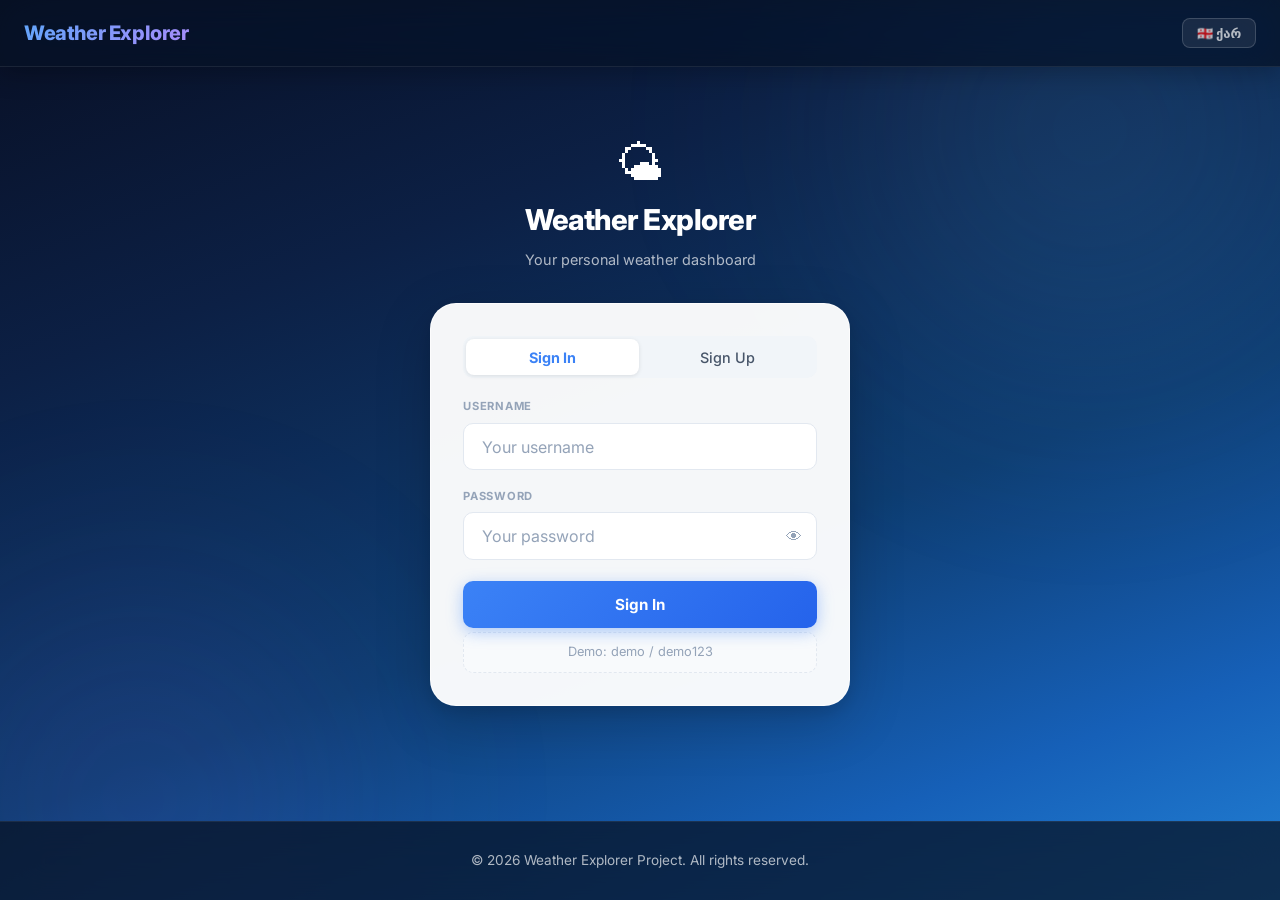
==== commit 2d41d7c8: "Fix inline styles, inline scripts, and dead code in main.js   - Extract about.html inline <script> l" ====
--- a/about.html
+++ b/about.html
@@ -47,18 +47,6 @@
         <p class="footer__text" data-i18n="footer.text">&copy; 2026 Weather Explorer Project. All rights reserved.</p>
     </footer>
 
-    <script type="module">
-        import { applyLang, initLangToggle } from './js/i18n.js';
-        if (!localStorage.getItem('user')) window.location.href = 'login.html';
-        const u = document.getElementById('nav-user');
-        if (u) u.textContent = localStorage.getItem('user') || '';
-        document.getElementById('logout-btn').addEventListener('click', () => {
-            localStorage.removeItem('user');
-            document.cookie = 'authorized=; expires=Thu, 01 Jan 1970 00:00:00 UTC; path=/';
-            window.location.href = 'login.html';
-        });
-        applyLang();
-        initLangToggle();
-    </script>
+    <script type="module" src="js/about.js"></script>
 </body>
 </html>
--- a/css/style.css
+++ b/css/style.css
@@ -1,4 +1,11 @@
 @import url('https://fonts.googleapis.com/css2?family=Inter:wght@300;400;500;600;700;800&display=swap');
+
+/* Registered custom properties — enables smooth color interpolation via CSS transition */
+@property --bg-stop-1 { syntax: '<color>'; initial-value: #080f24; inherits: false; }
+@property --bg-stop-2 { syntax: '<color>'; initial-value: #0c2045; inherits: false; }
+@property --bg-stop-3 { syntax: '<color>'; initial-value: #0e3d72; inherits: false; }
+@property --bg-stop-4 { syntax: '<color>'; initial-value: #1660b8; inherits: false; }
+@property --bg-stop-5 { syntax: '<color>'; initial-value: #2281d5; inherits: false; }
 
 /* ============================================================
    Variables
@@ -30,6 +37,9 @@
 
     --ease:   all 0.24s cubic-bezier(0.4, 0, 0.2, 1);
     --spring: all 0.35s cubic-bezier(0.34, 1.56, 0.64, 1);
+
+    --orb-1: rgba(99,179,237,.16);
+    --orb-2: rgba(139,92,246,.13);
 }
 
 /* ============================================================
@@ -53,13 +63,19 @@
     display: flex;
     flex-direction: column;
     background: linear-gradient(160deg,
-        #080f24 0%,
-        #0c2045 28%,
-        #0e3d72 60%,
-        #1660b8 83%,
-        #2281d5 100%
+        var(--bg-stop-1) 0%,
+        var(--bg-stop-2) 28%,
+        var(--bg-stop-3) 60%,
+        var(--bg-stop-4) 83%,
+        var(--bg-stop-5) 100%
     );
     background-attachment: fixed;
+    transition:
+        --bg-stop-1 1.4s ease,
+        --bg-stop-2 1.4s ease,
+        --bg-stop-3 1.4s ease,
+        --bg-stop-4 1.4s ease,
+        --bg-stop-5 1.4s ease;
 }
 
 /* Ambient glow orbs */
@@ -74,13 +90,15 @@
 }
 body::before {
     width: 700px; height: 700px;
-    background: radial-gradient(circle, rgba(99,179,237,.16), transparent 70%);
+    background: radial-gradient(circle, var(--orb-1), transparent 70%);
     top: -220px; right: -160px;
+    transition: background 1.4s ease;
 }
 body::after {
     width: 600px; height: 600px;
-    background: radial-gradient(circle, rgba(139,92,246,.13), transparent 70%);
+    background: radial-gradient(circle, var(--orb-2), transparent 70%);
     bottom: -200px; left: -160px;
+    transition: background 1.4s ease;
 }
 
 /* ============================================================
@@ -225,18 +243,29 @@
     box-shadow: var(--sh-lg);
     border: 1px solid rgba(255,255,255,.7);
     padding: 2rem;
-    display: flex;
-    flex-wrap: wrap;
+    display: grid;
+    grid-template-columns: repeat(3, 1fr);
     gap: 1.25rem;
-    align-items: flex-end;
+    align-items: start;
+    position: relative;
+    overflow: hidden;
+}
+.search-form::before {
+    content: '';
+    position: absolute;
+    top: 0; left: 0; right: 0;
+    height: 3px;
+    background: linear-gradient(90deg, var(--primary), #7c3aed, var(--accent));
 }
 
 .search-form__group {
     display: flex;
     flex-direction: column;
     gap: .4rem;
-    flex: 1;
-    min-width: 170px;
+}
+
+.search-form__group--wide {
+    grid-column: 1 / -1;
 }
 
 .search-form__label {
@@ -268,15 +297,95 @@
 .search-form__input::placeholder,
 .search-form__textarea::placeholder { color: var(--text-3); }
 
-.search-form__radio-group { display: flex; gap: 1rem; padding: .6rem 0; }
+.search-form__input-row {
+    display: flex;
+    gap: .5rem;
+    align-items: center;
+}
+.search-form__input-row .search-form__input { flex: 1; }
+
+.search-form__location-btn {
+    background: #f1f5f9;
+    border: 1.5px solid #e2e8f0;
+    border-radius: var(--r-sm);
+    padding: .7rem .9rem;
+    font-size: .82rem;
+    font-weight: 600;
+    color: var(--text-2);
+    cursor: pointer;
+    transition: var(--ease);
+    white-space: nowrap;
+    flex-shrink: 0;
+}
+.search-form__location-btn:hover {
+    background: rgba(59,130,246,.08);
+    border-color: var(--primary);
+    color: var(--primary);
+}
+.search-form__location-btn:disabled { opacity: .55; cursor: not-allowed; }
+
+/* Segmented radio control */
+.search-form__radio-group {
+    display: flex;
+    background: #f1f5f9;
+    border-radius: var(--r-sm);
+    padding: 3px;
+    gap: 3px;
+}
 .search-form__radio-item {
-    display: flex;
-    align-items: center;
-    gap: .4rem;
+    flex: 1;
+    text-align: center;
+    cursor: pointer;
+}
+.search-form__radio-item input[type="radio"] { display: none; }
+.search-form__radio-item span {
+    display: block;
+    padding: .5rem .75rem;
+    border-radius: calc(var(--r-sm) - 2px);
+    font-size: .875rem;
+    color: var(--text-2);
+    transition: var(--ease);
+}
+.search-form__radio-item:has(input:checked) span {
+    background: white;
+    color: var(--primary);
+    font-weight: 600;
+    box-shadow: 0 1px 4px rgba(0,0,0,.10);
+}
+
+/* Toggle checkbox */
+.search-form__toggle-label {
+    display: flex;
+    align-items: center;
+    gap: .6rem;
+    cursor: pointer;
     font-size: .9rem;
     color: var(--text-2);
-    cursor: pointer;
-}
+}
+.search-form__toggle-label input[type="checkbox"] { display: none; }
+.search-form__toggle {
+    width: 38px;
+    height: 22px;
+    background: #e2e8f0;
+    border-radius: 11px;
+    position: relative;
+    transition: var(--ease);
+    flex-shrink: 0;
+}
+.search-form__toggle::before {
+    content: '';
+    position: absolute;
+    width: 16px;
+    height: 16px;
+    background: white;
+    border-radius: 50%;
+    top: 3px;
+    left: 3px;
+    transition: var(--ease);
+    box-shadow: 0 1px 3px rgba(0,0,0,.2);
+}
+.search-form__toggle-label input:checked ~ .search-form__toggle { background: var(--primary); }
+.search-form__toggle-label input:checked ~ .search-form__toggle::before { left: 19px; }
 
 .search-form__button {
     background: linear-gradient(135deg, var(--primary), var(--primary-dark));
@@ -290,34 +399,12 @@
     transition: var(--spring);
     box-shadow: 0 4px 16px rgba(59,130,246,.35);
     white-space: nowrap;
-    flex-shrink: 0;
+    grid-column: 1 / -1;
+    justify-self: end;
+    min-width: 160px;
 }
 .search-form__button:hover  { transform: translateY(-2px); box-shadow: 0 8px 24px rgba(59,130,246,.5); }
 .search-form__button:active { transform: translateY(0); }
-
-.search-form__input-row {
-    display: flex;
-    gap: .5rem;
-}
-.search-form__input-row .search-form__input { flex: 1; }
-
-.search-form__location-btn {
-    background: rgba(59,130,246,.1);
-    border: 1.5px solid rgba(59,130,246,.3);
-    color: var(--primary);
-    padding: .7rem .95rem;
-    border-radius: var(--r-sm);
-    font-size: .82rem;
-    font-weight: 600;
-    cursor: pointer;
-    transition: var(--ease);
-    white-space: nowrap;
-}
-.search-form__location-btn:hover {
-    background: var(--primary);
-    border-color: var(--primary);
-    color: white;
-}
 
 /* ============================================================
    Recent Searches
@@ -369,7 +456,31 @@
     animation: fadeInUp .4s ease both;
 }
 
-/* Gradient hero panel */
+/* Condition-based hero gradients */
+.weather-card[data-condition="clear"] .weather-card__main {
+    background: linear-gradient(150deg, #c2410c 0%, #f97316 45%, #fbbf24 100%);
+}
+.weather-card[data-condition="clouds"] .weather-card__main {
+    background: linear-gradient(150deg, #334155 0%, #64748b 50%, #94a3b8 100%);
+}
+.weather-card[data-condition="rain"] .weather-card__main {
+    background: linear-gradient(150deg, #0c4a6e 0%, #0369a1 50%, #38bdf8 100%);
+}
+.weather-card[data-condition="thunder"] .weather-card__main {
+    background: linear-gradient(150deg, #1e1b4b 0%, #4338ca 50%, #7c3aed 100%);
+}
+.weather-card[data-condition="snow"] .weather-card__main {
+    background: linear-gradient(150deg, #7dd3fc 0%, #bae6fd 55%, #f0f9ff 100%);
+}
+.weather-card[data-condition="snow"] .weather-card__city,
+.weather-card[data-condition="snow"] .weather-card__temp,
+.weather-card[data-condition="snow"] .weather-card__temp-range span,
+.weather-card[data-condition="snow"] .weather-card__condition { color: #0c4a6e; }
+.weather-card[data-condition="mist"] .weather-card__main {
+    background: linear-gradient(150deg, #44403c 0%, #78716c 50%, #a8a29e 100%);
+}
+
+/* Gradient hero panel (default — overridden by condition selectors above) */
 .weather-card__main {
     background: linear-gradient(150deg, #1e3c72 0%, #2a5298 52%, #4facfe 100%);
     padding: 2.5rem 1.75rem;
@@ -413,6 +524,17 @@
     filter: drop-shadow(0 4px 10px rgba(0,0,0,.25));
     position: relative;
 }
+.weather-card__temp-range {
+    display: flex;
+    align-items: center;
+    gap: .75rem;
+    justify-content: center;
+    margin: .15rem 0 .35rem;
+    position: relative;
+}
+.weather-card__temp-range span:first-child { font-size: .875rem; color: rgba(255,255,255,.6); }
+.weather-card__temp-range span:last-child  { font-size: .875rem; color: rgba(255,255,255,.9); }
+
 .weather-card__condition {
     font-size: .95rem;
     color: rgba(255,255,255,.8);
@@ -423,53 +545,66 @@
 
 /* Details panel */
 .weather-card__details {
-    padding: 2rem;
-    background: white;
+    padding: 1.75rem 1.5rem;
+    background: linear-gradient(180deg, #f8fafc 0%, #ffffff 100%);
     display: grid;
     grid-template-columns: 1fr 1fr;
-    gap: .85rem;
-    align-content: center;
+    gap: .7rem;
+    align-content: start;
 }
 .weather-detail {
-    background: #f8fafc;
+    background: white;
     border: 1px solid #f1f5f9;
     border-radius: var(--r-sm);
-    padding: .9rem 1rem;
+    padding: .75rem .9rem;
     display: flex;
     flex-direction: column;
     gap: .15rem;
     transition: var(--ease);
-}
-.weather-detail:hover { background: #f1f5f9; }
+    box-shadow: 0 1px 3px rgba(0,0,0,.04);
+}
+.weather-detail:hover {
+    background: #f8fafc;
+    border-color: #e2e8f0;
+    box-shadow: 0 2px 8px rgba(0,0,0,.07);
+    transform: translateY(-1px);
+}
 .weather-detail__label {
-    font-size: .68rem;
+    font-size: .65rem;
     color: var(--text-3);
     font-weight: 700;
     text-transform: uppercase;
     letter-spacing: .07em;
 }
-.weather-detail__value { font-size: 1.1rem; font-weight: 700; color: var(--text); }
+.weather-detail__value { font-size: 1rem; font-weight: 700; color: var(--text); }
 
 .weather-card__save-btn {
-    position: absolute;
-    top: 1rem;
-    right: 1rem;
-    background: rgba(255,255,255,.2);
-    border: 1px solid rgba(255,255,255,.3);
+    margin-top: .85rem;
+    background: rgba(255,255,255,.15);
+    border: 1.5px solid rgba(255,255,255,.35);
     color: white;
-    width: 38px;
-    height: 38px;
-    border-radius: 50%;
-    font-size: 1.1rem;
-    display: flex;
-    align-items: center;
-    justify-content: center;
+    padding: .5rem 1.6rem;
+    border-radius: 20px;
+    font-size: .875rem;
+    font-weight: 600;
+    letter-spacing: .02em;
     cursor: pointer;
     transition: var(--spring);
     backdrop-filter: blur(8px);
-    z-index: 2;
-}
-.weather-card__save-btn:hover { background: rgba(255,255,255,.35); transform: scale(1.12); }
+    position: relative;
+}
+.weather-card__save-btn:hover {
+    background: rgba(255,255,255,.28);
+    transform: scale(1.05);
+}
+.weather-card__save-btn--saved {
+    background: rgba(245,158,11,.22);
+    border-color: rgba(245,158,11,.55);
+    color: #fde68a;
+}
+.weather-card__save-btn--saved:hover {
+    background: rgba(245,158,11,.35);
+}
 
 /* ============================================================
    Forecast
@@ -556,6 +691,26 @@
 }
 .saved-card__name::before { content: '📍'; font-size: .9rem; }
 
+.saved-card__actions {
+    display: flex;
+    align-items: center;
+    gap: .5rem;
+    flex-shrink: 0;
+}
+
+.saved-card__view-btn {
+    background: rgba(59,130,246,.09);
+    border: 1px solid rgba(59,130,246,.24);
+    color: var(--primary);
+    padding: .4rem .85rem;
+    border-radius: var(--r-sm);
+    font-size: .82rem;
+    font-weight: 600;
+    cursor: pointer;
+    transition: var(--ease);
+}
+.saved-card__view-btn:hover { background: var(--primary); border-color: var(--primary); color: white; }
+
 .saved-card__remove-btn {
     background: rgba(239,68,68,.09);
     border: 1px solid rgba(239,68,68,.22);
@@ -569,28 +724,11 @@
 }
 .saved-card__remove-btn:hover { background: #ef4444; border-color: #ef4444; color: white; }
 
-.saved-card__actions {
-    display: flex;
-    gap: .5rem;
-    align-items: center;
-}
-
-.saved-card__view-btn {
-    background: rgba(59,130,246,.1);
-    border: 1px solid rgba(59,130,246,.28);
-    color: #60a5fa;
-    padding: .4rem .85rem;
-    border-radius: var(--r-sm);
-    font-size: .82rem;
-    font-weight: 600;
-    cursor: pointer;
-    transition: var(--ease);
-}
-.saved-card__view-btn:hover { background: #3b82f6; border-color: #3b82f6; color: white; }
-
 /* ============================================================
    UI States
    ============================================================ */
+.is-hidden { display: none; }
+
 .loading {
     display: flex;
     align-items: center;
@@ -664,26 +802,35 @@
     text-align: center;
     margin-bottom: 2rem;
 }
-.login-icon   { font-size: 3rem; line-height: 1; margin-bottom: .65rem; }
-.login-title  { font-size: 1.8rem; font-weight: 800; color: var(--on-dark); letter-spacing: -.5px; margin-bottom: .3rem; }
+.login-icon     { font-size: 3rem; line-height: 1; margin-bottom: .65rem; }
+.login-title    { font-size: 1.8rem; font-weight: 800; color: var(--on-dark); letter-spacing: -.5px; margin-bottom: .3rem; }
 .login-subtitle { font-size: .9rem; color: var(--on-dark-soft); }
 
+/* Card container */
 .login-form {
     background: var(--surface);
     border: 1px solid rgba(255,255,255,.7);
     border-radius: var(--r-lg);
-    padding: 2.5rem 2rem;
+    padding: 2rem;
     box-shadow: var(--sh-lg);
     width: 100%;
-    max-width: 400px;
+    max-width: 420px;
     display: flex;
     flex-direction: column;
     gap: 1.25rem;
+}
+
+/* Inner forms */
+.login-form form {
+    display: flex;
+    flex-direction: column;
+    gap: 1.1rem;
 }
 
 .login-form__group  { display: flex; flex-direction: column; gap: .4rem; }
 .login-form__label  { font-size: .7rem; font-weight: 700; color: var(--text-3); text-transform: uppercase; letter-spacing: .07em; }
 .login-form__input  {
+    width: 100%;
     padding: .8rem 1.1rem;
     border: 1.5px solid #e2e8f0;
     border-radius: var(--r-sm);
@@ -693,9 +840,43 @@
     transition: var(--ease);
     outline: none;
 }
-.login-form__input:focus       { border-color: var(--primary); box-shadow: 0 0 0 3px rgba(59,130,246,.14); }
+.login-form__input:focus        { border-color: var(--primary); box-shadow: 0 0 0 3px rgba(59,130,246,.14); }
 .login-form__input::placeholder { color: var(--text-3); }
-.login-form__error  { color: #ef4444; font-size: .85rem; font-weight: 500; }
+
+/* Password field with eye toggle */
+.login-form__password-row {
+    position: relative;
+    display: flex;
+    align-items: center;
+}
+.login-form__password-row .login-form__input {
+    padding-right: 2.75rem;
+}
+.login-form__eye-btn {
+    position: absolute;
+    right: .75rem;
+    background: none;
+    border: none;
+    cursor: pointer;
+    font-size: 1rem;
+    color: var(--text-3);
+    padding: .2rem;
+    line-height: 1;
+    transition: var(--ease);
+}
+.login-form__eye-btn:hover { color: var(--text-2); }
+
+.login-form__error {
+    color: #ef4444;
+    font-size: .855rem;
+    font-weight: 500;
+    background: rgba(239,68,68,.07);
+    border: 1px solid rgba(239,68,68,.2);
+    padding: .6rem .85rem;
+    border-radius: var(--r-sm);
+    animation: fadeInSlide .2s ease;
+}
+
 .login-form__button {
     background: linear-gradient(135deg, var(--primary), var(--primary-dark));
     color: white;
@@ -707,9 +888,51 @@
     cursor: pointer;
     transition: var(--spring);
     box-shadow: 0 4px 16px rgba(59,130,246,.4);
-}
-.login-form__button:hover  { transform: translateY(-2px); box-shadow: 0 8px 24px rgba(59,130,246,.52); }
-.login-form__button:active { transform: translateY(0); }
+    margin-top: .2rem;
+}
+.login-form__button:hover    { transform: translateY(-2px); box-shadow: 0 8px 24px rgba(59,130,246,.52); }
+.login-form__button:active   { transform: translateY(0); }
+.login-form__button:disabled { opacity: .65; cursor: not-allowed; transform: none; }
+
+/* Auth tabs */
+.auth-tabs {
+    display: flex;
+    background: #f1f5f9;
+    border-radius: var(--r-sm);
+    padding: 3px;
+    gap: 3px;
+}
+.auth-tab {
+    flex: 1;
+    padding: .6rem 1rem;
+    border: none;
+    background: transparent;
+    border-radius: calc(var(--r-sm) - 2px);
+    font-size: .9rem;
+    font-weight: 500;
+    color: var(--text-2);
+    cursor: pointer;
+    transition: var(--ease);
+}
+.auth-tab--active {
+    background: white;
+    color: var(--primary);
+    font-weight: 700;
+    box-shadow: 0 1px 4px rgba(0,0,0,.10);
+}
+
+/* Demo credentials hint */
+.auth-hint {
+    text-align: center;
+    font-size: .8rem;
+    color: var(--text-3);
+    padding: .55rem .75rem;
+    background: #f8fafc;
+    border-radius: var(--r-sm);
+    border: 1px dashed #e2e8f0;
+    margin-top: .25rem;
+}
+.auth-hint strong { color: var(--primary); font-family: monospace; font-size: .85rem; }
 
 /* ============================================================
    About Page
@@ -810,8 +1033,9 @@
     .weather-card { grid-template-columns: 1fr; }
     .weather-card__temp { font-size: 4rem; }
 
-    .search-form { padding: 1.5rem; gap: 1rem; }
-    .search-form__group { min-width: 100%; }
+    .search-form { padding: 1.5rem; gap: 1rem; grid-template-columns: 1fr 1fr; }
+    .search-form__button { justify-self: stretch; }
+    .search-form__location-btn { font-size: .78rem; padding: .7rem .65rem; }
 
     .forecast-container { gap: .75rem; }
     .forecast-card { min-width: 110px; }
@@ -824,4 +1048,5 @@
     .weather-card__temp { font-size: 3.5rem; }
     .nav__logo         { font-size: 1.1rem; }
     .main              { padding: 0 1rem; }
-}
+    .search-form       { grid-template-columns: 1fr; }
+}
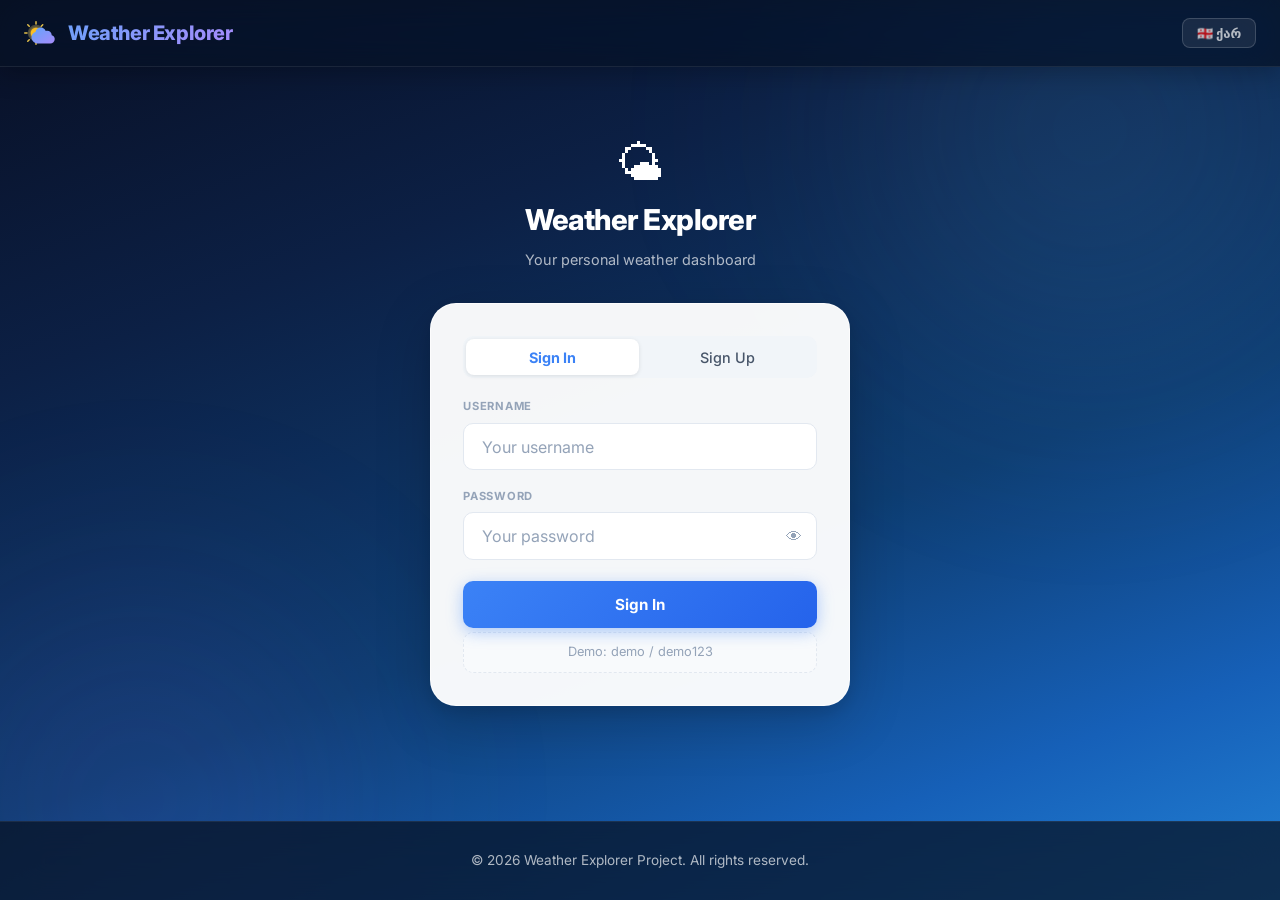
==== commit 2a252c3d: "added logo" ====
--- a/about.html
+++ b/about.html
@@ -9,7 +9,10 @@
 <body class="body">
     <header class="header">
         <nav class="nav">
-            <div class="nav__logo">Weather Explorer</div>
+            <a href="index.html" class="nav__logo">
+                <img src="img/logo.svg" alt="" class="nav__logo-img" aria-hidden="true">
+                Weather Explorer
+            </a>
             <ul class="nav__list">
                 <li class="nav__item"><a href="index.html" class="nav__link" data-i18n="nav.dashboard">Dashboard</a></li>
                 <li class="nav__item"><a href="saved.html" class="nav__link" data-i18n="nav.saved">Saved Cities</a></li>
--- a/css/style.css
+++ b/css/style.css
@@ -126,6 +126,9 @@
 }
 
 .nav__logo {
+    display: flex;
+    align-items: center;
+    gap: .5rem;
     font-size: 1.25rem;
     font-weight: 800;
     letter-spacing: -.4px;
@@ -134,6 +137,13 @@
     -webkit-text-fill-color: transparent;
     background-clip: text;
     white-space: nowrap;
+    flex-shrink: 0;
+    text-decoration: none;
+}
+
+.nav__logo-img {
+    width: 36px;
+    height: 36px;
     flex-shrink: 0;
 }
 
@@ -277,8 +287,7 @@
 }
 
 .search-form__input,
-.search-form__select,
-.search-form__textarea {
+.search-form__select {
     padding: .7rem 1rem;
     border: 1.5px solid #e2e8f0;
     border-radius: var(--r-sm);
@@ -289,13 +298,11 @@
     outline: none;
 }
 .search-form__input:focus,
-.search-form__select:focus,
-.search-form__textarea:focus {
+.search-form__select:focus {
     border-color: var(--primary);
     box-shadow: 0 0 0 3px rgba(59,130,246,.14);
 }
-.search-form__input::placeholder,
-.search-form__textarea::placeholder { color: var(--text-3); }
+.search-form__input::placeholder { color: var(--text-3); }
 
 .search-form__input-row {
     display: flex;
@@ -391,17 +398,16 @@
     background: linear-gradient(135deg, var(--primary), var(--primary-dark));
     color: white;
     border: none;
-    padding: .75rem 2.25rem;
-    border-radius: var(--r-sm);
-    font-size: .95rem;
+    padding: .85rem 2rem;
+    border-radius: var(--r-sm);
+    font-size: 1rem;
     font-weight: 700;
     cursor: pointer;
     transition: var(--spring);
     box-shadow: 0 4px 16px rgba(59,130,246,.35);
-    white-space: nowrap;
     grid-column: 1 / -1;
-    justify-self: end;
-    min-width: 160px;
+    width: 100%;
+    letter-spacing: .02em;
 }
 .search-form__button:hover  { transform: translateY(-2px); box-shadow: 0 8px 24px rgba(59,130,246,.5); }
 .search-form__button:active { transform: translateY(0); }
@@ -663,66 +669,84 @@
    ============================================================ */
 .saved-grid {
     display: grid;
-    grid-template-columns: repeat(auto-fill, minmax(280px, 1fr));
+    grid-template-columns: repeat(auto-fill, minmax(220px, 1fr));
     gap: 1.25rem;
 }
 
 .saved-card {
-    background: var(--surface);
-    border: 1px solid rgba(255,255,255,.65);
+    background: var(--dark-glass);
+    border: 1px solid var(--glass-border);
     border-radius: var(--r);
-    padding: 1.5rem;
-    display: flex;
-    align-items: center;
-    justify-content: space-between;
+    padding: 1.6rem 1.4rem 1.2rem;
+    display: flex;
+    flex-direction: column;
+    gap: 1.2rem;
+    backdrop-filter: blur(18px);
+    -webkit-backdrop-filter: blur(18px);
     box-shadow: var(--sh);
     transition: var(--spring);
     animation: fadeInUp .35s ease both;
-}
-.saved-card:hover { transform: translateY(-4px); box-shadow: var(--sh-lg); }
+    position: relative;
+    overflow: hidden;
+}
+
+.saved-card::before {
+    content: '';
+    position: absolute;
+    top: 0; left: 0; right: 0;
+    height: 3px;
+    background: linear-gradient(90deg, var(--primary), var(--accent));
+    border-radius: var(--r) var(--r) 0 0;
+}
+
+.saved-card:hover {
+    transform: translateY(-6px);
+    box-shadow: var(--sh-lg);
+    border-color: rgba(255,255,255,.35);
+}
 
 .saved-card__name {
-    font-size: 1.05rem;
+    font-size: 1.15rem;
     font-weight: 700;
-    color: var(--text);
-    display: flex;
-    align-items: center;
-    gap: .45rem;
-}
-.saved-card__name::before { content: '📍'; font-size: .9rem; }
+    color: var(--on-dark);
+    display: flex;
+    align-items: center;
+    gap: .5rem;
+    letter-spacing: -.01em;
+}
+.saved-card__name::before { content: '📍'; font-size: 1rem; }
 
 .saved-card__actions {
     display: flex;
-    align-items: center;
     gap: .5rem;
-    flex-shrink: 0;
 }
 
 .saved-card__view-btn {
-    background: rgba(59,130,246,.09);
-    border: 1px solid rgba(59,130,246,.24);
-    color: var(--primary);
-    padding: .4rem .85rem;
+    flex: 1;
+    background: var(--primary);
+    border: none;
+    color: #fff;
+    padding: .55rem .75rem;
     border-radius: var(--r-sm);
     font-size: .82rem;
     font-weight: 600;
     cursor: pointer;
     transition: var(--ease);
 }
-.saved-card__view-btn:hover { background: var(--primary); border-color: var(--primary); color: white; }
+.saved-card__view-btn:hover { background: var(--primary-dark); }
 
 .saved-card__remove-btn {
-    background: rgba(239,68,68,.09);
-    border: 1px solid rgba(239,68,68,.22);
-    color: #ef4444;
-    padding: .4rem .85rem;
+    background: rgba(239,68,68,.13);
+    border: 1px solid rgba(239,68,68,.28);
+    color: #f87171;
+    padding: .55rem .75rem;
     border-radius: var(--r-sm);
     font-size: .82rem;
     font-weight: 600;
     cursor: pointer;
     transition: var(--ease);
 }
-.saved-card__remove-btn:hover { background: #ef4444; border-color: #ef4444; color: white; }
+.saved-card__remove-btn:hover { background: #ef4444; border-color: #ef4444; color: #fff; }
 
 /* ============================================================
    UI States
@@ -1047,6 +1071,7 @@
     .weather-card__city { font-size: 1.3rem; }
     .weather-card__temp { font-size: 3.5rem; }
     .nav__logo         { font-size: 1.1rem; }
+    .nav__logo-img     { width: 30px; height: 30px; }
     .main              { padding: 0 1rem; }
     .search-form       { grid-template-columns: 1fr; }
 }
